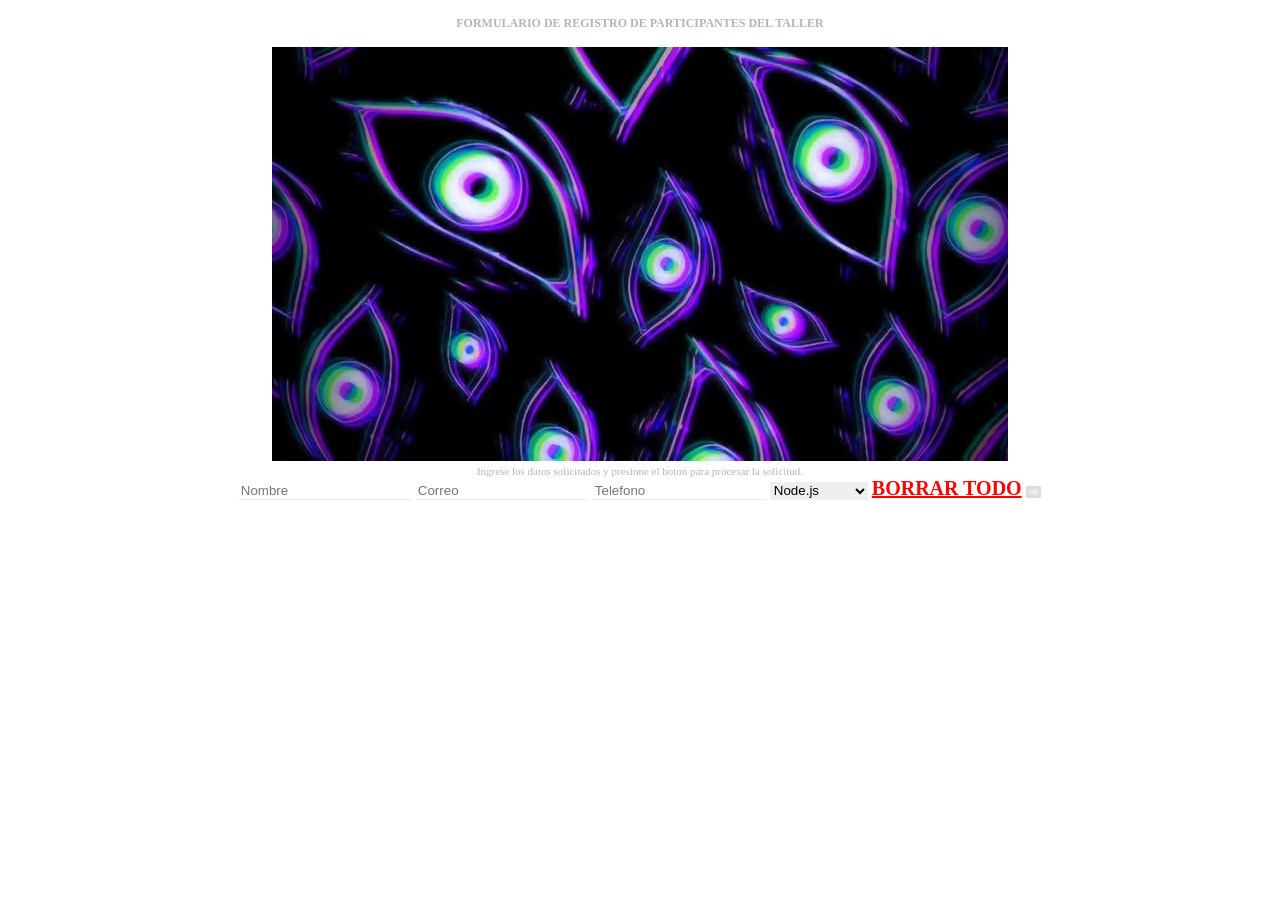
==== index.html @ 491313b9 "Agrega version inicial del formulario de inscripcion" ====
<!DOCTYPE html>
<html lang="es">
<head>
    <meta charset="UTF-8">
    <title>pagina1</title>
    <link rel="stylesheet" href="estilos.css">
</head>
<body>
    <h4>FORMULARIO DE REGISTRO DE PARTICIPANTES DEL TALLER</h4>
    <img src="img/banner.png">
    <p>Ingrese los datos solicitados y presione el boton para procesar la solicitud.</p>
    <input id="nombre" placeholder="Nombre">
    <input id="correo" placeholder="Correo">
    <input id="telefono" placeholder="Telefono">
    <select id="taller">
        <option>Node.js</option> <option>Figma</option> <option>Git</option>
        <option>Testing</option> <option>CSS</option> <option>APIs</option>
        <option>React</option> <option>GitHub</option> <option>HTML</option>
        <option>Accesibilidad</option> <option>JavaScript</option> <option>Markdown</option>
    </select>
    <a href="#" id="borrar">BORRAR TODO</a>
    <button id="enviar">ok</button>
    <script src="app.js"></script>
</body>
</html>
---- estilos.css ----
body { font-family: "Times New Roman"; text-align: center; color: #b5b5b5; margin: 0; } h4 { font-size: 12px; }
p { font-size: 11px; margin: 0; }
input, select { border: none; border-bottom: 1px solid #eeeeee; margin: 0; }
button { font-size: 9px; padding: 1px 3px; background: #ddd; color: #fff; border: none; } a { color: red; font-size: 20px; font-weight: bold; }
*:focus { outline: none; }
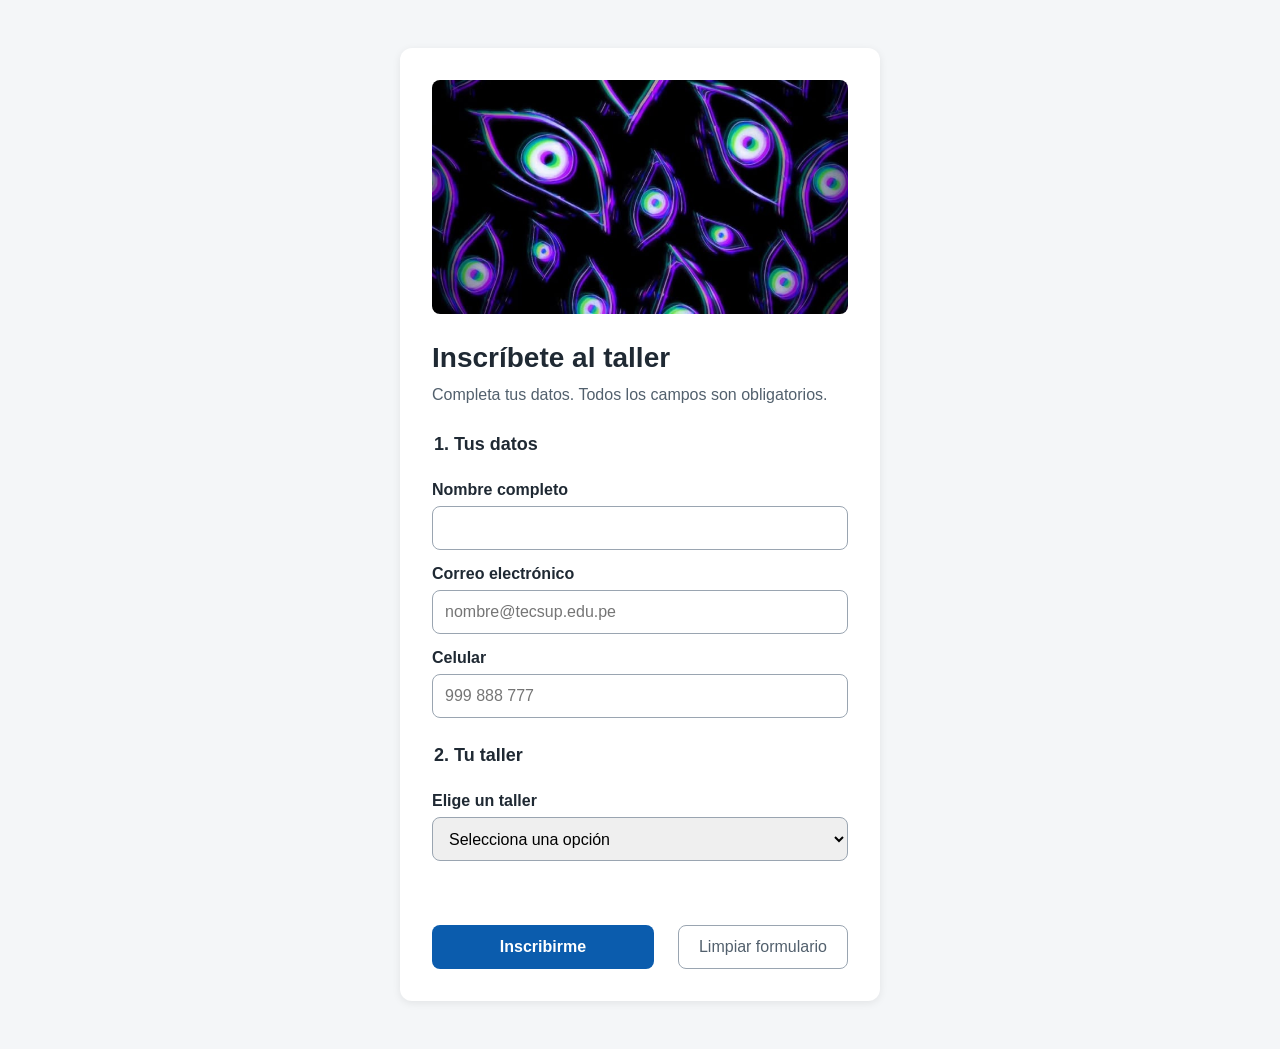
==== commit 73b2a3f6: "Redisena el formulario aplicando principios de UX/UI" ====
--- a/index.html
+++ b/index.html
@@ -1,25 +1,56 @@
 <!DOCTYPE html>
 <html lang="es">
 <head>
-    <meta charset="UTF-8">
-    <title>pagina1</title>
-    <link rel="stylesheet" href="estilos.css">
+<meta charset="UTF-8">
+<meta name="viewport" content="width=device-width, initial-scale=1.0">
+<title>Inscripción al taller</title>
+<link rel="stylesheet" href="estilos.css">
 </head>
 <body>
-    <h4>FORMULARIO DE REGISTRO DE PARTICIPANTES DEL TALLER</h4>
-    <img src="img/banner.png">
-    <p>Ingrese los datos solicitados y presione el boton para procesar la solicitud.</p>
-    <input id="nombre" placeholder="Nombre">
-    <input id="correo" placeholder="Correo">
-    <input id="telefono" placeholder="Telefono">
-    <select id="taller">
-        <option>Node.js</option> <option>Figma</option> <option>Git</option>
-        <option>Testing</option> <option>CSS</option> <option>APIs</option>
-        <option>React</option> <option>GitHub</option> <option>HTML</option>
-        <option>Accesibilidad</option> <option>JavaScript</option> <option>Markdown</option>
-    </select>
-    <a href="#" id="borrar">BORRAR TODO</a>
-    <button id="enviar">ok</button>
-    <script src="app.js"></script>
+<main class="tarjeta">
+<img src="img/banner.png" alt="Estudiantes programando en el laboratorio">
+<h1>Inscríbete al taller</h1>
+<p class="ayuda">Completa tus datos. Todos los campos son obligatorios.</p>
+
+<form id="formulario" novalidate>
+<fieldset>
+<legend>1. Tus datos</legend>
+<label for="nombre">Nombre completo</label>
+<input id="nombre" type="text" autocomplete="name" required>
+
+<label for="correo">Correo electrónico</label>
+<input id="correo" type="email" autocomplete="email" placeholder="nombre@tecsup.edu.pe" required>
+
+<label for="telefono">Celular</label>
+<input id="telefono" type="tel" placeholder="999 888 777" required>
+</fieldset>
+
+<fieldset>
+<legend>2. Tu taller</legend>
+<label for="taller">Elige un taller</label>
+<select id="taller" required>
+<option value="">Selecciona una opción</option>
+<optgroup label="Control de versiones">
+<option>Git</option> <option>GitHub</option> <option>Markdown</option>
+</optgroup>
+<optgroup label="Desarrollo web">
+<option>HTML</option> <option>CSS</option> <option>JavaScript</option>
+<option>React</option> <option>Node.js</option> <option>APIs</option>
+</optgroup>
+<optgroup label="Diseño y calidad">
+<option>Figma</option> <option>Accesibilidad</option> <option>Testing</option>
+</optgroup>
+</select>
+</fieldset>
+
+<p id="mensaje" class="mensaje" role="status"></p>
+
+<div class="acciones">
+<button type="submit" class="boton-principal">Inscribirme</button>
+<button type="reset" class="boton-secundario">Limpiar formulario</button>
+</div>
+</form>
+</main>
+<script src="app.js"></script>
 </body>
 </html>
--- a/estilos.css
+++ b/estilos.css
@@ -1,5 +1,58 @@
-body { font-family: "Times New Roman"; text-align: center; color: #b5b5b5; margin: 0; } h4 { font-size: 12px; }
-p { font-size: 11px; margin: 0; }
-input, select { border: none; border-bottom: 1px solid #eeeeee; margin: 0; }
-button { font-size: 9px; padding: 1px 3px; background: #ddd; color: #fff; border: none; } a { color: red; font-size: 20px; font-weight: bold; }
-*:focus { outline: none; }+:root {
+--color-primario: #0b5cad;
+--color-texto: #1f2933;
+--color-suave: #52606d;
+--color-borde: #9aa5b1;
+--color-fondo: #f4f6f8;
+--color-error: #b42318;
+--color-exito: #067647;
+--espacio: 16px;
+}
+* { box-sizing: border-box; } body {
+margin: 0;
+padding: var(--espacio);
+font-family: Arial, Helvetica, sans-serif; font-size: 16px;
+line-height: 1.5;
+color: var(--color-texto); background: var(--color-fondo);
+}
+
+.tarjeta {
+max-width: 480px; margin: 32px auto; padding: 32px; background: #ffffff; border-radius: 12px;
+box-shadow: 0 2px 8px rgba(0, 0, 0, 0.08);
+}
+.tarjeta img { width: 100%; border-radius: 8px; } h1 { font-size: 28px; margin: 16px 0 4px; }
+.ayuda { color: var(--color-suave); margin: 0 0 24px; }
+
+fieldset { border: none; padding: 0; margin: 0 0 24px; }
+legend { font-size: 18px; font-weight: bold; margin-bottom: 8px; } label { display: block; font-weight: bold; margin: 12px 0 4px; }
+
+input, select {
+width: 100%;
+min-height: 44px; padding: 8px 12px; font-size: 16px;
+border: 1px solid var(--color-borde); border-radius: 8px;
+}
+
+.validado input:invalid,
+.validado select:invalid { border: 2px solid var(--color-error); }
+.acciones { display: flex; gap: 24px; flex-wrap: wrap; } button {
+min-height: 44px; padding: 10px 20px; font-size: 16px; border-radius: 8px; cursor: pointer;
+}
+
+.boton-principal { flex: 1;
+background: var(--color-primario); color: #ffffff;
+border: none;
+font-weight: bold;
+}
+
+.boton-principal:disabled { opacity: 0.6; cursor: wait; }
+
+.boton-secundario { background: transparent; color: var(--color-suave);
+border: 1px solid var(--color-borde);
+}
+
+:focus-visible { outline: 3px solid #f59e0b; outline-offset: 2px; }
+
+.mensaje { min-height: 24px; font-weight: bold; }
+.mensaje.error { color: var(--color-error); }
+.mensaje.exito { color: var(--color-exito); }
+.mensaje.info { color: var(--color-primario); }
